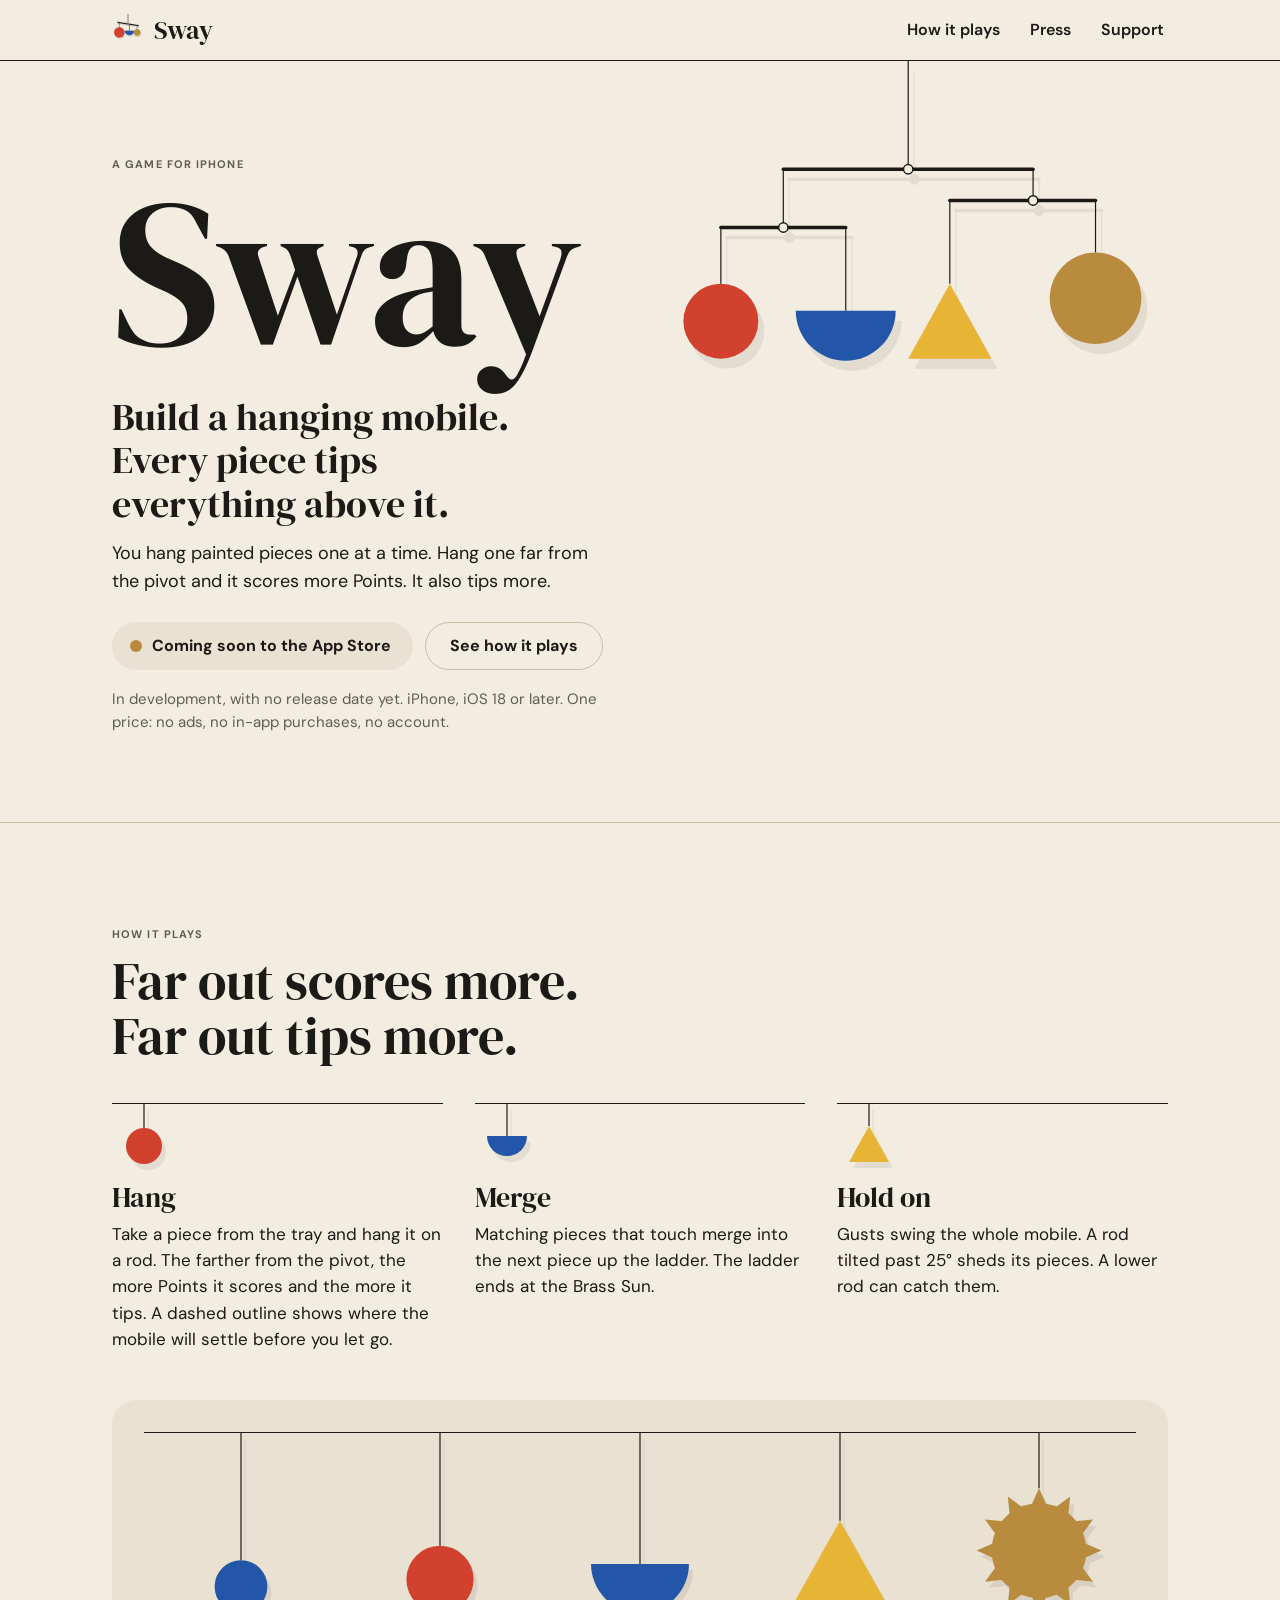
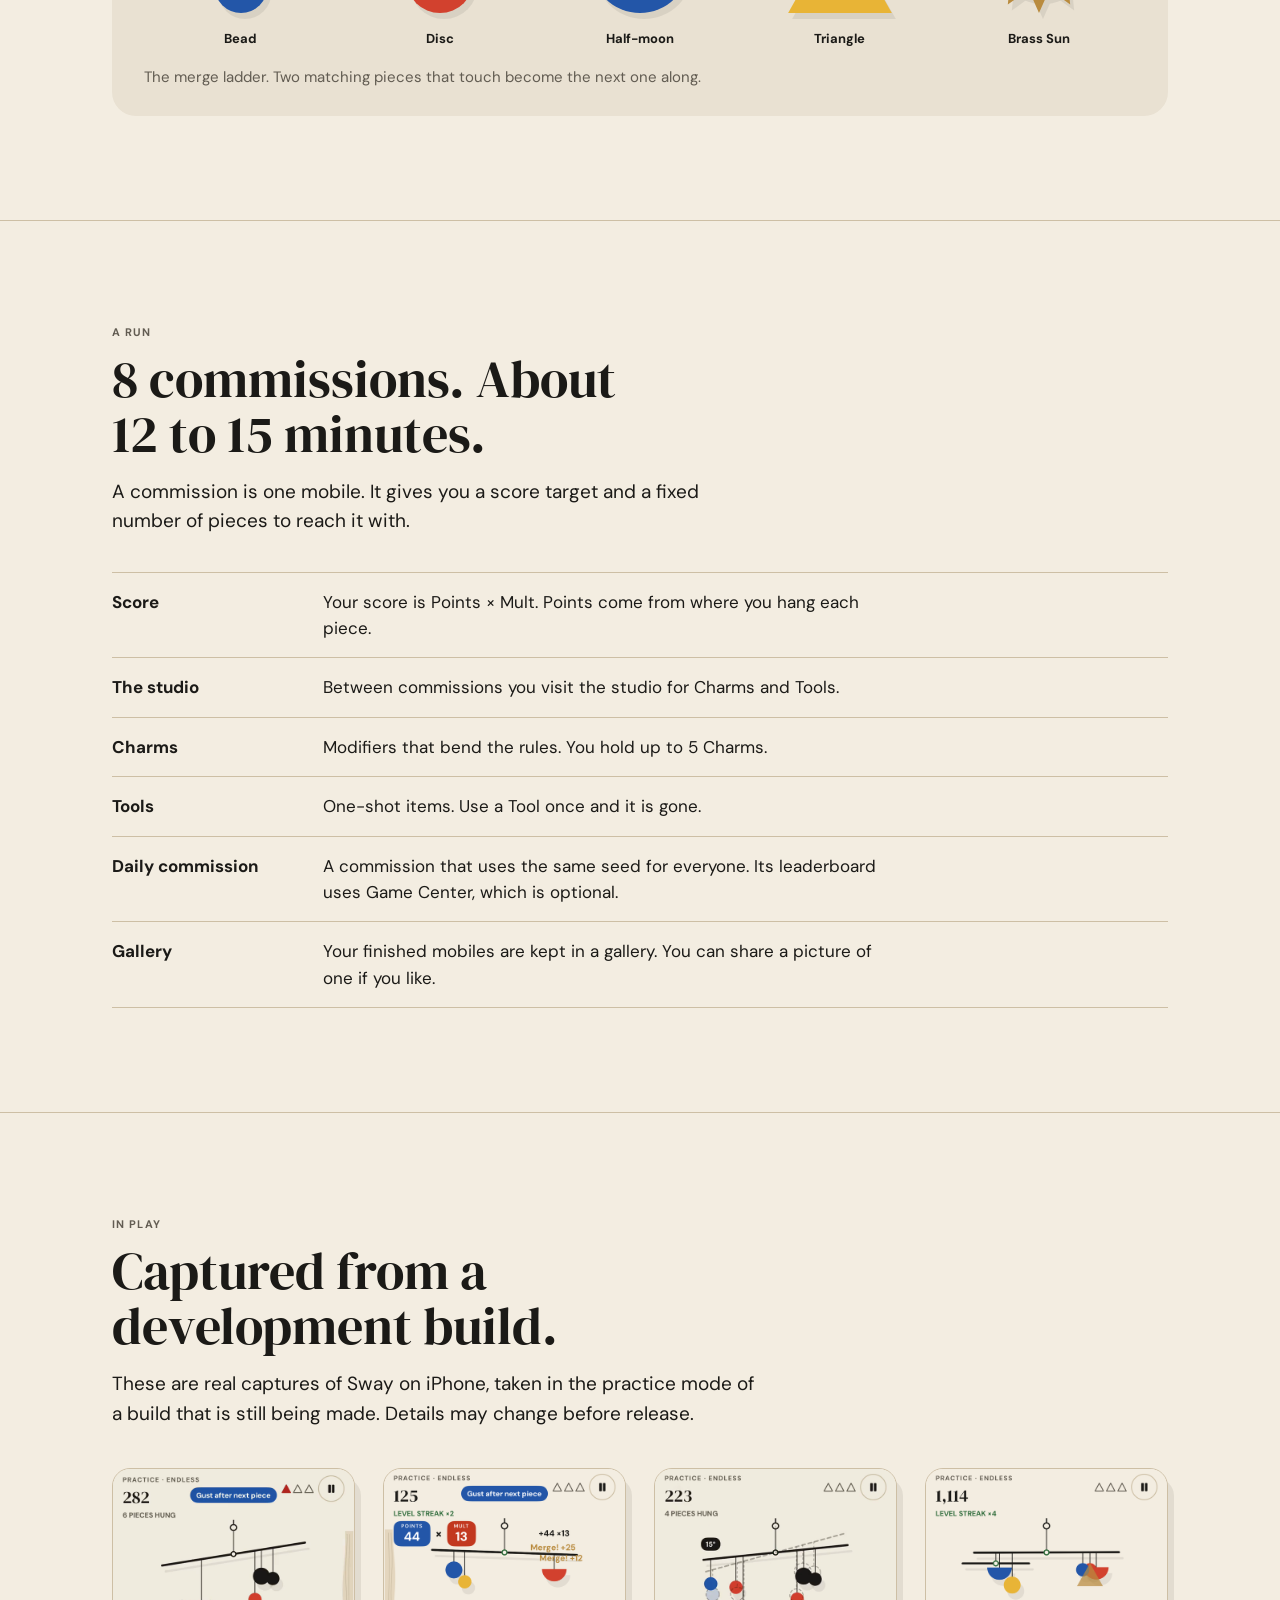
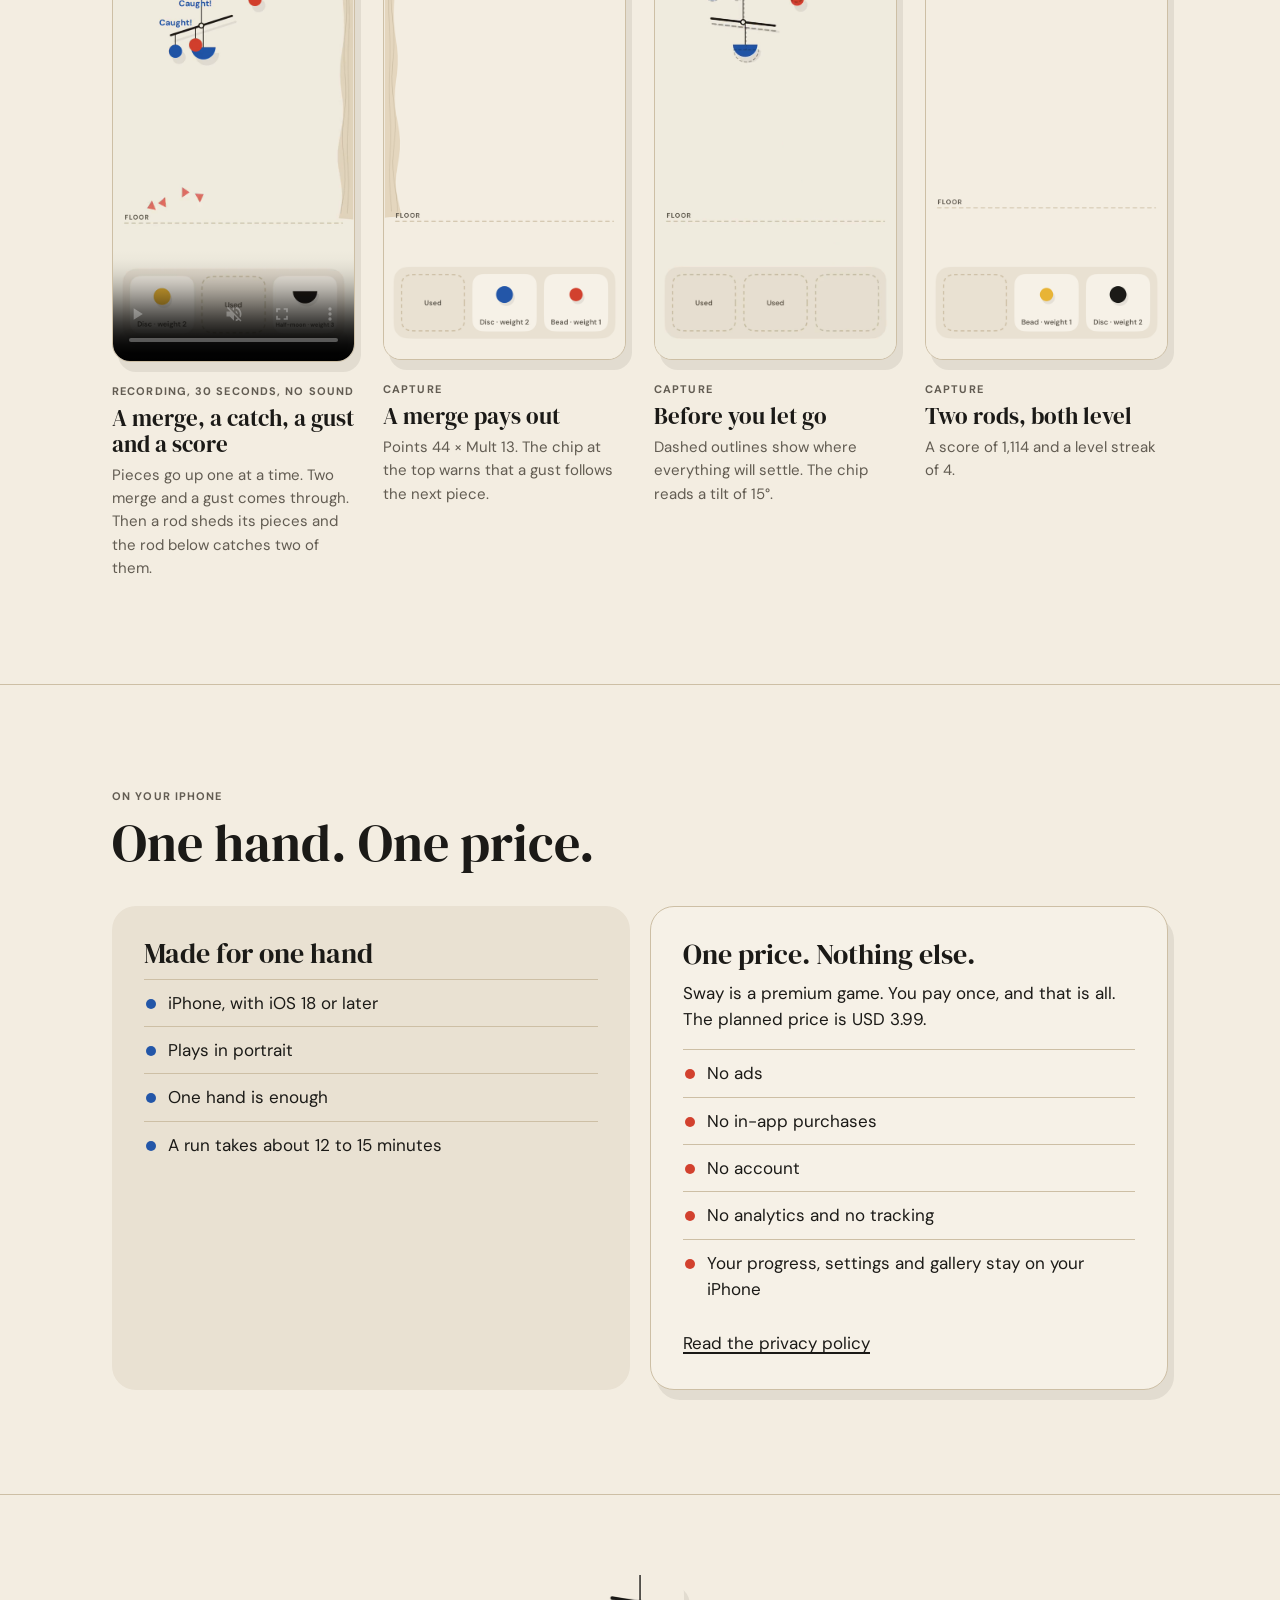
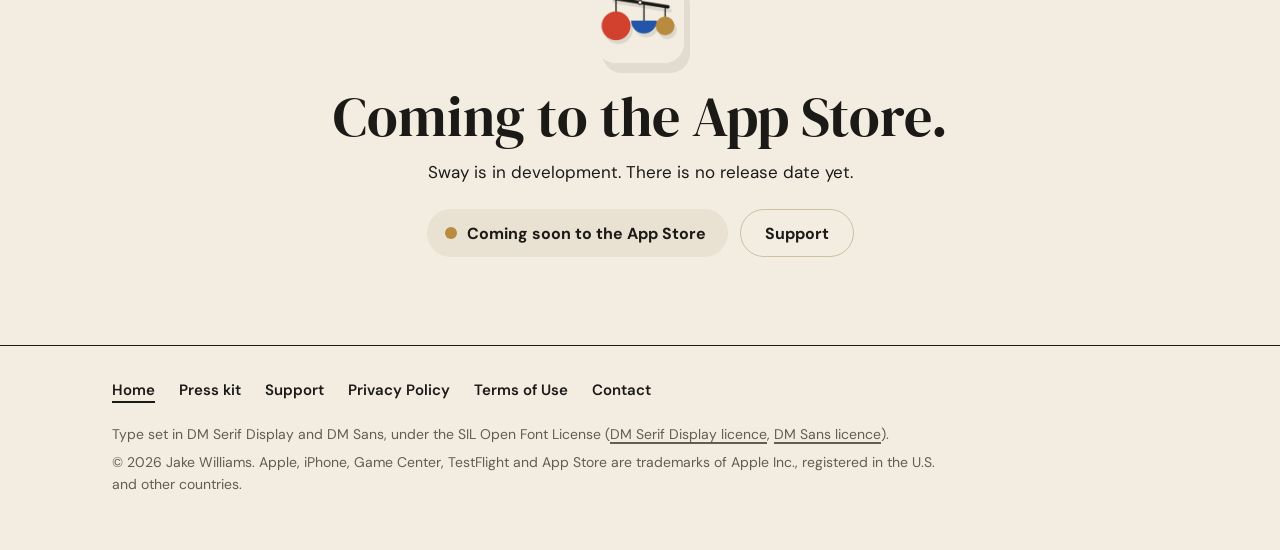
==== index.html @ 60b5a984 "Sway site: home, support, privacy, terms and press kit Plain HTML and one stylesheet in the game's p" ====
<!DOCTYPE html>
<html lang="en">
<head>
<meta charset="UTF-8">
<meta name="viewport" content="width=device-width, initial-scale=1">
<title>Sway: build a hanging mobile. A game for iPhone.</title>
<meta name="description" content="Sway is a game for iPhone about building a hanging mobile, one painted piece at a time. Every piece tips everything above it. In development. One price, no ads, no in-app purchases, no account.">
<meta name="color-scheme" content="light dark">
<meta name="theme-color" content="#F3EDE1" media="(prefers-color-scheme: light)">
<meta name="theme-color" content="#1A1816" media="(prefers-color-scheme: dark)">
<!-- appmeta:start --><!-- appmeta:end -->
<link rel="canonical" href="https://jakeintech.github.io/sway-site/">
<link rel="icon" type="image/png" href="assets/img/favicon.png">
<link rel="apple-touch-icon" href="assets/img/apple-touch-icon.png">
<meta property="og:type" content="website">
<meta property="og:site_name" content="Sway">
<meta property="og:title" content="Sway: build a hanging mobile">
<meta property="og:description" content="A game for iPhone. Hang painted pieces one at a time. Every piece tips everything above it.">
<meta property="og:url" content="https://jakeintech.github.io/sway-site/">
<meta property="og:image" content="https://jakeintech.github.io/sway-site/assets/img/og.png">
<meta property="og:image:width" content="1200">
<meta property="og:image:height" content="630">
<meta property="og:image:alt" content="Sway. Build a hanging mobile. Every piece tips everything above it. A game for iPhone.">
<meta name="twitter:card" content="summary_large_image">
<meta name="twitter:title" content="Sway: build a hanging mobile">
<meta name="twitter:description" content="A game for iPhone. Hang painted pieces one at a time. Every piece tips everything above it.">
<meta name="twitter:image" content="https://jakeintech.github.io/sway-site/assets/img/og.png">
<meta name="twitter:image:alt" content="Sway. Build a hanging mobile. Every piece tips everything above it. A game for iPhone.">
<link rel="preload" href="assets/fonts/DMSerifDisplay-Regular.ttf" as="font" type="font/ttf" crossorigin>
<link rel="preload" href="assets/fonts/DMSans-Regular.ttf" as="font" type="font/ttf" crossorigin>
<link rel="stylesheet" href="assets/site.css">
<!-- ld:start -->
<script type="application/ld+json">
{
  "@context": "https://schema.org",
  "@type": "VideoGame",
  "name": "Sway",
  "description": "Sway is a game for iPhone about building a hanging mobile, one painted piece at a time. Every piece tips everything above it.",
  "genre": [
    "Puzzle"
  ],
  "gamePlatform": [
    "iPhone"
  ],
  "operatingSystem": "iOS 18 or later",
  "applicationCategory": "GameApplication",
  "playMode": [
    "SinglePlayer"
  ],
  "url": "https://jakeintech.github.io/sway-site/",
  "image": "https://jakeintech.github.io/sway-site/assets/img/icon-512.png",
  "author": {
    "@type": "Person",
    "name": "Jake Williams"
  }
}
</script>
<!-- ld:end -->
</head>
<body>
<a class="skip" href="#main">Skip to content</a>
<header class="site-head">
  <div class="wrap">
    <a class="brand" href="./" aria-label="Sway home">
      <picture><source srcset="assets/img/icon-192-dark.png" media="(prefers-color-scheme: dark)"><img src="assets/img/icon-192.png" alt="" width="32" height="32"></picture>
      Sway
    </a>
    <nav class="site-nav" aria-label="Site">
      <a href="#how">How it plays</a>
      <a href="press.html">Press</a>
      <a href="support.html">Support</a>
    </nav>
  </div>
</header>

<main id="main">

<section class="hero" aria-labelledby="hero-title">
  <div class="wrap hero-grid">
    <div class="hero-text">
      <p class="eyebrow">A game for iPhone</p>
      <h1 id="hero-title">Sway</h1>
      <p class="tagline">Build a hanging mobile. Every piece tips everything above it.</p>
      <p class="lede">You hang painted pieces one at a time. Hang one far from the pivot and it scores more Points. It also tips more.</p>
      <div class="cta">
        <!-- store-cta:start --><span class="soon">Coming soon to the App Store</span><!-- store-cta:end -->
        <a class="btn ghost" href="#how">See how it plays</a>
      </div>
      <p class="fine"><!-- store-note:start -->In development, with no release date yet. <!-- store-note:end -->iPhone, iOS 18 or later. One price: no ads, no <span class="nb">in-app</span> purchases, no account.</p>
    </div>
    <figure class="hero-art">
      <svg class="mobile" viewBox="470 -64 500 314" width="500" height="314" role="img" aria-labelledby="mobile-title">
        <title id="mobile-title">A hanging mobile, swaying gently: three black rods on fine strings carry a red disc, a blue half-moon, a yellow triangle and a brass disc.</title>
        <line class="string" x1="720" y1="-64" x2="720" y2="40"/>
        <g transform="translate(720 40)"><g class="turn a">
          <line class="rod" x1="-120" y1="0" x2="120" y2="0"/>
          <g transform="translate(-120 0)"><g class="turn a-back">
            <line class="string" x1="0" y1="0" x2="0" y2="56"/>
            <g transform="translate(0 56)"><g class="turn b">
              <line class="rod" x1="-60" y1="0" x2="60" y2="0"/>
              <g transform="translate(-60 0)"><g class="turn b-back">
                <line class="string" x1="0" y1="0" x2="0" y2="54"/>
                <circle class="fill-red" cx="0" cy="90" r="36"/>
              </g></g>
              <g transform="translate(60 0)"><g class="turn b-back">
                <line class="string" x1="0" y1="0" x2="0" y2="80"/>
                <path class="fill-blue" d="M-48 80 A48 48 0 0 0 48 80 Z"/>
              </g></g>
              <circle class="pivot" cx="0" cy="0" r="4.5"/>
            </g></g>
          </g></g>
          <g transform="translate(120 0)"><g class="turn a-back">
            <line class="string" x1="0" y1="0" x2="0" y2="30"/>
            <g transform="translate(0 30)"><g class="turn c">
              <line class="rod" x1="-80" y1="0" x2="60" y2="0"/>
              <g transform="translate(-80 0)"><g class="turn c-back">
                <line class="string" x1="0" y1="0" x2="0" y2="80"/>
                <path class="fill-yellow" d="M0 80 L40 152 L-40 152 Z"/>
              </g></g>
              <g transform="translate(60 0)"><g class="turn c-back">
                <line class="string" x1="0" y1="0" x2="0" y2="50"/>
                <circle class="fill-brass" cx="0" cy="94" r="44"/>
              </g></g>
              <circle class="pivot" cx="0" cy="0" r="4.5"/>
            </g></g>
          </g></g>
          <circle class="pivot" cx="0" cy="0" r="4.5"/>
        </g></g>
      </svg>
    </figure>
  </div>
</section>

<section class="section" id="how" aria-labelledby="how-title">
  <div class="wrap">
    <p class="eyebrow">How it plays</p>
    <h2 id="how-title">Far out scores more. Far out tips more.</h2>
    <ul class="moves">
      <li>
        <svg class="hung" viewBox="0 0 48 64" width="48" height="64" aria-hidden="true" focusable="false"><line class="string" x1="24" y1="0" x2="24" y2="24"/><circle class="fill-red" cx="24" cy="42" r="18"/></svg>
        <h3>Hang</h3>
        <p>Take a piece from the tray and hang it on a rod. The farther from the pivot, the more Points it scores and the more it tips. A dashed outline shows where the mobile will settle before you let go.</p>
      </li>
      <li>
        <svg class="hung" viewBox="0 0 48 64" width="48" height="64" aria-hidden="true" focusable="false"><line class="string" x1="24" y1="0" x2="24" y2="32"/><path class="fill-blue" d="M4 32 H44 A20 20 0 0 1 4 32 Z"/></svg>
        <h3>Merge</h3>
        <p>Matching pieces that touch merge into the next piece up the ladder. The ladder ends at the Brass Sun.</p>
      </li>
      <li>
        <svg class="hung" viewBox="0 0 48 64" width="48" height="64" aria-hidden="true" focusable="false"><line class="string" x1="24" y1="0" x2="24" y2="22"/><path class="fill-yellow" d="M24 22 L44 58 L4 58 Z"/></svg>
        <h3>Hold on</h3>
        <p>Gusts swing the whole mobile. A rod tilted past 25° sheds its pieces. A lower rod can catch them.</p>
      </li>
    </ul>
    <figure class="ladder" aria-labelledby="ladder-caption">
      <ol>
        <li>
          <svg viewBox="0 0 110 156" width="110" height="156" class="hung" aria-hidden="true" focusable="false"><line class="string" x1="55" y1="0" x2="55" y2="106"/><circle class="fill-blue" cx="55" cy="128" r="22"/></svg>
          Bead
        </li>
        <li>
          <svg viewBox="0 0 110 156" width="110" height="156" class="hung" aria-hidden="true" focusable="false"><line class="string" x1="55" y1="0" x2="55" y2="94"/><circle class="fill-red" cx="55" cy="122" r="28"/></svg>
          Disc
        </li>
        <li>
          <svg viewBox="0 0 110 156" width="110" height="156" class="hung" aria-hidden="true" focusable="false"><line class="string" x1="55" y1="0" x2="55" y2="109.2"/><path class="fill-blue" d="M14.2 109.2 H95.8 A40.8 40.8 0 0 1 14.2 109.2 Z"/></svg>
          Half-moon
        </li>
        <li>
          <svg viewBox="0 0 110 156" width="110" height="156" class="hung" aria-hidden="true" focusable="false"><line class="string" x1="55" y1="0" x2="55" y2="73.2"/><path class="fill-yellow" d="M55 73.2 L98.2 150 L11.8 150 Z"/></svg>
          Triangle
        </li>
        <li>
          <svg viewBox="0 0 110 156" width="110" height="156" class="hung" aria-hidden="true" focusable="false"><line class="string" x1="55" y1="0" x2="55" y2="46"/><path class="fill-brass" d="M55.0 46.0 L61.2 60.0 L48.8 60.0Z M81.0 53.0 L79.4 68.2 L68.6 62.0Z M100.0 72.0 L91.0 84.4 L84.8 73.6Z M107.0 98.0 L93.0 104.2 L93.0 91.8Z M100.0 124.0 L84.8 122.4 L91.0 111.6Z M81.0 143.0 L68.6 134.0 L79.4 127.8Z M55.0 150.0 L48.8 136.0 L61.2 136.0Z M29.0 143.0 L30.6 127.8 L41.4 134.0Z M10.0 124.0 L19.0 111.6 L25.2 122.4Z M3.0 98.0 L17.0 91.8 L17.0 104.2Z M10.0 72.0 L25.2 73.6 L19.0 84.4Z M29.0 53.0 L41.4 62.0 L30.6 68.2Z"/><circle class="fill-brass" cx="55" cy="98" r="39.5"/></svg>
          Brass Sun
        </li>
      </ol>
      <figcaption id="ladder-caption">The merge ladder. Two matching pieces that touch become the next one along.</figcaption>
    </figure>
  </div>
</section>

<section class="section" id="run" aria-labelledby="run-title">
  <div class="wrap">
    <p class="eyebrow">A run</p>
    <h2 id="run-title">8 commissions. About 12 to 15 minutes.</h2>
    <p class="intro">A commission is one mobile. It gives you a score target and a fixed number of pieces to reach it with.</p>
    <dl class="catalogue">
      <div><dt>Score</dt><dd>Your score is Points × Mult. Points come from where you hang each piece.</dd></div>
      <div><dt>The studio</dt><dd>Between commissions you visit the studio for Charms and Tools.</dd></div>
      <div><dt>Charms</dt><dd>Modifiers that bend the rules. You hold up to 5 Charms.</dd></div>
      <div><dt>Tools</dt><dd>One-shot items. Use a Tool once and it is gone.</dd></div>
      <div><dt>Daily commission</dt><dd>A commission that uses the same seed for everyone. Its leaderboard uses Game Center, which is optional.</dd></div>
      <div><dt>Gallery</dt><dd>Your finished mobiles are kept in a gallery. You can share a picture of one if you like.</dd></div>
    </dl>
  </div>
</section>

<section class="section" id="play" aria-labelledby="play-title">
  <div class="wrap">
    <p class="eyebrow">In play</p>
    <h2 id="play-title">Captured from a development build.</h2>
    <p class="intro">These are real captures of Sway on iPhone, taken in the practice mode of a build that is still being made. Details may change before release.</p>
    <ul class="wall">
      <li><figure>
        <video controls muted playsinline preload="metadata" width="604" height="1314" poster="assets/video/sway-play-30s-poster.png" aria-label="A 30 second recording of Sway in play, without sound">
          <source src="assets/video/sway-play-30s.mp4" type="video/mp4">
          <a href="assets/video/sway-play-30s.mp4">Watch the 30 second recording (MP4)</a>
        </video>
        <figcaption class="placard"><p class="eyebrow">Recording, 30 seconds, no sound</p><b>A merge, a catch, a gust and a score</b><span>Pieces go up one at a time. Two merge and a gust comes through. Then a rod sheds its pieces and the rod below catches two of them.</span></figcaption>
      </figure></li>
      <li><figure>
        <img src="assets/img/shots/01-merge.png" width="600" height="1221" loading="lazy" alt="Sway in play. A single black rod hangs level with a blue disc and a yellow bead on the left and a red half-moon on the right. Brass labels read Merge! +25 and Merge! +12. A blue Points plate shows 44 and a red Mult plate shows 13. A chip at the top reads Gust after next piece. The tray below holds a blue disc of weight 2 and a red bead of weight 1.">
        <figcaption class="placard"><p class="eyebrow">Capture</p><b>A merge pays out</b><span>Points 44 × Mult 13. The chip at the top warns that a gust follows the next piece.</span></figcaption>
      </figure></li>
      <li><figure>
        <img src="assets/img/shots/02-ghost.png" width="600" height="1221" loading="lazy" alt="Sway in play, with a piece held over the mobile. Dashed outlines show where each rod and piece will come to rest, and a black chip beside the top rod reads 15°. The score is 223 with 4 pieces hung.">
        <figcaption class="placard"><p class="eyebrow">Capture</p><b>Before you let go</b><span>Dashed outlines show where everything will settle. The chip reads a tilt of 15°.</span></figcaption>
      </figure></li>
      <li><figure>
        <img src="assets/img/shots/03-level.png" width="600" height="1221" loading="lazy" alt="Sway in play. Two black rods hang level, carrying a blue half-moon, a yellow disc, a blue disc, a red half-moon and a brass triangle. The score is 1,114 and a green line reads Level streak ×4. The tray below holds a yellow bead of weight 1 and a black disc of weight 2.">
        <figcaption class="placard"><p class="eyebrow">Capture</p><b>Two rods, both level</b><span>A score of 1,114 and a level streak of 4.</span></figcaption>
      </figure></li>
    </ul>
  </div>
</section>

<section class="section" id="price" aria-labelledby="price-title">
  <div class="wrap">
    <p class="eyebrow">On your iPhone</p>
    <h2 id="price-title">One hand. One price.</h2>
    <div class="split">
      <div class="panel">
        <h3>Made for one hand</h3>
        <ul>
          <li>iPhone, with iOS 18 or later</li>
          <li>Plays in portrait</li>
          <li>One hand is enough</li>
          <li>A run takes about 12 to 15 minutes</li>
        </ul>
      </div>
      <div class="panel price">
        <h3>One price. Nothing else.</h3>
        <p>Sway is a premium game. You pay once, and that is all. The planned price is USD 3.99.</p>
        <ul>
          <li>No ads</li>
          <li>No in-app purchases</li>
          <li>No account</li>
          <li>No analytics and no tracking</li>
          <li>Your progress, settings and gallery stay on your iPhone</li>
        </ul>
        <p><a href="privacy-policy.html">Read the privacy policy</a></p>
      </div>
    </div>
  </div>
</section>

<section class="closing" aria-labelledby="closing-title">
  <div class="wrap">
    <picture><source srcset="assets/img/icon-192-dark.png" media="(prefers-color-scheme: dark)"><img src="assets/img/icon-192.png" alt="" width="88" height="88"></picture>
    <!-- store-closing:start --><h2 id="closing-title">Coming to the App Store.</h2>
    <p>Sway is in development. There is no release date yet.</p><!-- store-closing:end -->
    <div class="cta">
      <!-- store-cta:start --><span class="soon">Coming soon to the App Store</span><!-- store-cta:end -->
      <a class="btn ghost" href="support.html">Support</a>
    </div>
  </div>
</section>

</main>

<footer class="site-foot">
  <div class="wrap">
    <nav aria-label="Footer">
      <a href="./" aria-current="page">Home</a>
      <a href="press.html">Press kit</a>
      <a href="support.html">Support</a>
      <a href="privacy-policy.html">Privacy Policy</a>
      <a href="terms-of-service.html">Terms of Use</a>
      <a href="mailto:info@jakeawilliams.com">Contact</a>
    </nav>
    <p>Type set in DM Serif Display and DM Sans, under the SIL Open Font License (<a href="assets/fonts/OFL-DMSerifDisplay.txt">DM Serif Display licence</a>, <a href="assets/fonts/OFL-DMSans.txt">DM Sans licence</a>).</p>
    <p>&copy; 2026 Jake Williams. Apple, iPhone, Game Center, TestFlight and App Store are trademarks of Apple Inc., registered in the U.S. and other countries.</p>
  </div>
</footer>
</body>
</html>
---- assets/site.css ----
/* Sway site. The look is the Sway Design System, the same tokens as the game's Theme.swift:
   warm paper, fine black wire, flat painted shapes. No gradients, no blur, no gloss. The only
   shadow is a flat offset copy (6px 10px 0). Radius 10 / 18 / 24 / pill.
   Type: DM Serif Display (the name and big headings) and DM Sans 400/600/700 (everything else),
   SIL Open Font License, self-hosted in fonts/. No third-party requests of any kind.
   Text is ink or muted only; the piece colours are fills. Contrast on paper: ink 14.9:1,
   muted 5.7:1 (5.1:1 on paper-2). Night gallery: ink 15.2:1, muted 8.2:1 (6.4:1 on card). */
@font-face { font-family: "DM Sans"; src: url("fonts/DMSans-Regular.ttf") format("truetype"); font-weight: 400; font-style: normal; font-display: swap; }
@font-face { font-family: "DM Sans"; src: url("fonts/DMSans-SemiBold.ttf") format("truetype"); font-weight: 600; font-style: normal; font-display: swap; }
@font-face { font-family: "DM Sans"; src: url("fonts/DMSans-Bold.ttf") format("truetype"); font-weight: 700; font-style: normal; font-display: swap; }
@font-face { font-family: "DM Serif Display"; src: url("fonts/DMSerifDisplay-Regular.ttf") format("truetype"); font-weight: 400; font-style: normal; font-display: swap; }

:root {
  /* Paper theme */
  --paper: #F3EDE1;
  --paper-2: #E9E1D2;
  --card: #F6F1E7;
  --ink: #1B1A17;
  --muted: #625C52;
  --hairline: #CDBFA5;
  --red: #D2412E;
  --blue: #2356A8;
  --yellow: #E8B436;      /* fill only, never text */
  --brass: #B98B3E;
  --level: #2E6B3A;
  --danger: #B3261E;
  --cast: rgb(27 26 23 / 0.08);   /* the flat cast shadow: ink at 8% */
  --shadow: 6px 10px 0 var(--cast);

  --serif: "DM Serif Display", Georgia, "Times New Roman", serif;
  --sans: "DM Sans", -apple-system, BlinkMacSystemFont, "Helvetica Neue", Arial, sans-serif;
  --r-sm: 10px;
  --r-md: 18px;
  --r-lg: 24px;
  --pill: 999px;
  --wire: 1.2px;
  --gutter: 16px;
  --wide: 1120px;
  --text: 680px;
  color-scheme: light dark;
}
@media (prefers-color-scheme: dark) {
  :root {
    /* Night gallery */
    --paper: #1A1816;
    --paper-2: #262320;
    --card: #302C28;
    --ink: #F3EDE1;
    --muted: #B8AFA1;
    --hairline: #4A443D;
    --red: #E2553F;
    --blue: #4C7FD1;
    --yellow: #F0C24E;
    --brass: #D2A65A;
    --level: #5FB173;
    --danger: #E5584F;
    --cast: rgb(0 0 0 / 0.43);    /* deeper at night, as on the app icon */
  }
}

* { box-sizing: border-box; }
html { -webkit-text-size-adjust: 100%; background: var(--paper); }
body {
  margin: 0;
  background: var(--paper);
  color: var(--ink);
  font-family: var(--sans);
  font-size: 17px;
  line-height: 1.55;
  -webkit-font-smoothing: antialiased;
  overflow-wrap: break-word;
}
img, svg, video { max-width: 100%; height: auto; display: block; }
a { color: var(--ink); text-decoration-thickness: 1.5px; text-underline-offset: 3px; }
a:hover { text-decoration-thickness: 2.5px; }
:focus-visible { outline: 3px solid var(--blue); outline-offset: 3px; }
h1, h2, h3 { font-family: var(--serif); font-weight: 400; line-height: 1.08; text-wrap: balance; margin: 0; }
p { margin: 0 0 1em; text-wrap: pretty; }
strong, b { font-weight: 700; }
.wrap { max-width: var(--wide); margin: 0 auto; padding: 0 var(--gutter); }
.nb { white-space: nowrap; }
.skip { position: absolute; left: -999px; top: 10px; z-index: 10; display: inline-flex; align-items: center; min-height: 44px; padding: 0 18px; background: var(--ink); color: var(--paper); border-radius: var(--pill); font-weight: 700; text-decoration: none; }
.skip:focus { left: var(--gutter); }

/* Eyebrow: 11px bold uppercase, 0.1em, muted. The game's HUD label. */
.eyebrow { font-family: var(--sans); font-size: 11px; line-height: 14px; font-weight: 700; letter-spacing: 0.1em; text-transform: uppercase; color: var(--muted); margin: 0 0 12px; }

/* Header. Its bottom edge is the wire the hero's mobile hangs from. */
.site-head { border-bottom: var(--wire) solid var(--ink); }
.site-head .wrap { display: flex; flex-wrap: wrap; align-items: center; justify-content: space-between; gap: 0 12px; padding-top: 8px; padding-bottom: 8px; }
.brand { display: inline-flex; align-items: center; gap: 10px; min-height: 44px; color: var(--ink); text-decoration: none; font-family: var(--serif); font-size: 26px; line-height: 1; }
.brand img { width: 32px; height: 32px; border-radius: 8px; }
.site-nav { display: flex; align-items: center; gap: 2px; margin-right: -8px; font-size: 15px; font-weight: 600; }
.site-nav a { display: inline-flex; align-items: center; min-height: 44px; padding: 0 8px; border-radius: var(--r-sm); text-decoration: none; }
.site-nav a:hover { background: var(--paper-2); }
.site-nav a[aria-current="page"] { text-decoration: underline; text-decoration-thickness: 2px; text-underline-offset: 6px; }

/* Buttons are pills, at least 44px tall. Primary: ink fill, paper text. Secondary: hairline outline. */
.btn { display: inline-flex; align-items: center; justify-content: center; min-height: 48px; padding: 0 24px; border-radius: var(--pill); background: var(--ink); color: var(--paper); font-weight: 700; font-size: 16px; line-height: 1.2; text-decoration: none; }
.btn:hover { box-shadow: var(--shadow); }
.btn.ghost { background: transparent; color: var(--ink); border: 1.5px solid var(--hairline); }
.btn.ghost:hover { border-color: var(--ink); box-shadow: none; }
/* Not a button: the store status while Sway is unreleased. */
.soon { display: inline-flex; align-items: center; gap: 10px; min-height: 48px; padding: 0 22px 0 18px; border-radius: var(--pill); background: var(--paper-2); color: var(--ink); font-weight: 700; font-size: 16px; line-height: 1.2; }
.soon::before { content: ""; flex: none; width: 12px; height: 12px; border-radius: 50%; background: var(--brass); }
.cta { display: flex; flex-wrap: wrap; align-items: center; gap: 12px; }
.fine { font-size: 15px; color: var(--muted); margin: 18px 0 0; max-width: 34em; }

/* Hero: the mobile hangs from the header's wire. */
.hero { padding: 0 0 56px; }
.hero-grid { display: grid; gap: 8px; }
.hero-art { order: -1; margin: 0; }
.mobile { width: 100%; max-width: 540px; margin: 0 auto; overflow: visible; filter: drop-shadow(6px 10px 0 var(--cast)); }
.mobile .rod, .mobile .string, .mobile .pivot, .hung .string { vector-effect: non-scaling-stroke; fill: none; stroke: var(--ink); }
.mobile .rod { stroke-width: 3.5px; stroke-linecap: round; }
.mobile .string, .hung .string { stroke-width: 1.2px; }
.mobile .pivot { stroke-width: 1.5px; fill: var(--paper); }
.fill-red { fill: var(--red); }
.fill-blue { fill: var(--blue); }
.fill-yellow { fill: var(--yellow); }
.fill-brass { fill: var(--brass); }
.hero h1 { font-size: clamp(104px, 30vw, 208px); line-height: 0.86; letter-spacing: -0.01em; }
.hero .tagline { font-family: var(--serif); font-size: clamp(27px, 3.3vw, 38px); line-height: 1.14; max-width: 15em; margin: 34px 0 14px; text-wrap: balance; }
.hero .lede { font-size: 18px; max-width: 30em; margin: 0 0 26px; }

/* Sections */
.section { padding: 72px 0; border-top: 1px solid var(--hairline); }
.section h2 { font-size: clamp(33px, 5.2vw, 52px); line-height: 1.06; max-width: 15em; }
.section .intro { max-width: 34em; margin: 16px 0 0; font-size: 19px; }

/* How it plays: three moves, each hung from one wire. */
.moves { list-style: none; margin: 40px 0 0; padding: 0; display: grid; gap: 28px; }
.moves li { border-top: var(--wire) solid var(--ink); }
.moves .hung { width: 48px; height: 64px; margin-left: 8px; overflow: visible; filter: drop-shadow(4px 6px 0 var(--cast)); }
.moves h3 { font-size: 28px; margin: 14px 0 8px; }
.moves p { margin: 0; max-width: 30em; }

/* The merge ladder: five pieces on a rail, at the game's relative sizes. */
.ladder { margin: 48px 0 0; padding: 26px 20px 22px; background: var(--paper-2); border-radius: var(--r-lg); }
.ladder ol { list-style: none; margin: 0; padding: 0; display: grid; grid-template-columns: repeat(5, minmax(0, 1fr)); gap: 6px; border-top: var(--wire) solid var(--ink); }
.ladder li { text-align: center; font-size: 12px; line-height: 16px; font-weight: 600; }
.ladder svg { width: 100%; max-width: 132px; margin: 0 auto 10px; overflow: visible; filter: drop-shadow(4px 6px 0 var(--cast)); }
.ladder figcaption { margin-top: 18px; font-size: 15px; color: var(--muted); max-width: 40em; }

/* A run: the catalogue. */
.catalogue { margin: 36px 0 0; border-bottom: 1px solid var(--hairline); }
.catalogue > div { padding: 16px 0; border-top: 1px solid var(--hairline); }
.catalogue dt { font-weight: 700; }
.catalogue dd { margin: 2px 0 0; max-width: 34em; }

/* In play: captures hung like work on a wall, each with its placard. */
.wall { list-style: none; margin: 40px 0 0; padding: 0; display: grid; gap: 32px; }
.wall figure { margin: 0; display: grid; grid-template-columns: minmax(0, 46%) minmax(0, 1fr); gap: 20px; align-items: start; }
.wall img, .wall video { width: 100%; border-radius: var(--r-md); border: 1.5px solid var(--hairline); box-shadow: var(--shadow); background: #EFE9DD; }
/* The recording keeps the status area at the top; crop it in the page so it lines up with the stills. */
.wall video { aspect-ratio: 600 / 1221; object-fit: cover; object-position: 50% 100%; }
.placard b { display: block; font-family: var(--serif); font-weight: 400; font-size: 23px; line-height: 1.12; margin: 0 0 6px; }
.placard span { display: block; font-size: 15px; color: var(--muted); }
.placard .eyebrow { margin: 4px 0 8px; }

/* Made for one hand, and one price */
.split { display: grid; gap: 20px; margin-top: 36px; }
.panel { background: var(--paper-2); border-radius: var(--r-lg); padding: 26px 24px; }
.panel h3 { font-size: 28px; margin-bottom: 10px; }
.panel ul { margin: 0; padding: 0; list-style: none; }
.panel li { position: relative; padding: 10px 0 10px 24px; border-top: 1px solid var(--hairline); }
.panel li::before { content: ""; position: absolute; left: 2px; top: 19px; width: 10px; height: 10px; border-radius: 50%; background: var(--blue); }
.panel.price { background: var(--card); border: 1.5px solid var(--hairline); box-shadow: var(--shadow); }
.panel.price li::before { background: var(--red); }
.panel.price ul { margin: 0 0 18px; }
.panel p:last-child { margin-bottom: 0; }

/* Closing */
.closing { padding: 80px 0 88px; border-top: 1px solid var(--hairline); text-align: center; }
.closing img { width: 88px; height: 88px; border-radius: 20px; margin: 0 auto 24px; box-shadow: var(--shadow); }
.closing h2 { font-size: clamp(34px, 6vw, 56px); margin-bottom: 12px; }
.closing p { max-width: 30em; margin: 0 auto 24px; }
.closing .cta { justify-content: center; }

/* Footer */
.site-foot { border-top: var(--wire) solid var(--ink); padding: 22px 0 48px; font-size: 14px; color: var(--muted); }
.site-foot nav { display: flex; flex-wrap: wrap; gap: 0 4px; margin: 0 0 12px -10px; font-size: 15px; font-weight: 600; }
.site-foot nav a { display: inline-flex; align-items: center; min-height: 44px; padding: 0 10px; border-radius: var(--r-sm); color: var(--ink); text-decoration: none; }
.site-foot nav a:hover { background: var(--paper-2); }
.site-foot nav a[aria-current="page"] { text-decoration: underline; text-decoration-thickness: 2px; text-underline-offset: 6px; }
.site-foot p { margin: 0 0 6px; max-width: 60em; }
.site-foot p a { color: var(--muted); }

/* FAQ */
.faq { max-width: var(--text); margin-top: 14px; }
.faq details { border-top: 1px solid var(--hairline); }
.faq details:last-child { border-bottom: 1px solid var(--hairline); }
.faq summary { cursor: pointer; list-style: none; position: relative; min-height: 44px; padding: 12px 44px 12px 0; font-weight: 700; font-size: 18px; }
.faq summary::-webkit-details-marker { display: none; }
.faq summary::after { content: "+"; position: absolute; right: 6px; top: 4px; font-family: var(--serif); font-size: 30px; line-height: 1.2; }
.faq details[open] summary::after { content: "\2013"; }
.faq details p { margin: 0 0 18px; max-width: 36em; }

/* Text pages: privacy, terms, support, press */
.doc { max-width: var(--text); margin: 0 auto; padding: 40px var(--gutter) 80px; }
.doc.wide { max-width: var(--wide); }
.doc h1 { font-size: clamp(44px, 8vw, 68px); line-height: 1; margin-bottom: 14px; }
.doc .updated { font-size: 11px; line-height: 14px; font-weight: 700; letter-spacing: 0.1em; text-transform: uppercase; color: var(--muted); margin-bottom: 30px; }
.doc h2 { font-size: 29px; line-height: 1.14; margin: 48px 0 12px; }
.doc h3 { font-family: var(--sans); font-weight: 700; font-size: 18px; line-height: 1.3; margin: 24px 0 8px; }
.doc ul, .doc ol { padding-left: 20px; margin: 0 0 1em; }
.doc li { margin-bottom: 6px; }
.doc .lede { font-size: 20px; max-width: 32em; }
.measure { max-width: var(--text); }
.summary { background: var(--paper-2); border-radius: var(--r-md); padding: 22px 24px; margin: 0 0 12px; }
.summary p:last-child, .summary ul:last-child { margin-bottom: 0; }
.table-wrap { overflow-x: auto; margin: 0 0 1em; border: 1px solid var(--hairline); border-radius: var(--r-md); }
table { border-collapse: collapse; width: 100%; min-width: 520px; font-size: 15px; }
th, td { text-align: left; vertical-align: top; padding: 12px 14px; border-bottom: 1px solid var(--hairline); }
tr:last-child td { border-bottom: 0; }
th { font-size: 11px; line-height: 14px; font-weight: 700; letter-spacing: 0.1em; text-transform: uppercase; color: var(--muted); background: var(--paper-2); }
td:first-child { font-weight: 600; }
@media (max-width: 559px) {
  /* stack the table on phones so no column hides behind a sideways scroll */
  .table-wrap { overflow: visible; }
  table { min-width: 0; }
  thead { position: absolute; width: 1px; height: 1px; overflow: hidden; clip-path: inset(50%); }
  table, tbody, tr, td { display: block; }
  tr { border-bottom: 1px solid var(--hairline); padding: 6px 0; }
  tr:last-child { border-bottom: 0; }
  td { border-bottom: 0; padding: 6px 16px; }
  td[data-label]::before { content: attr(data-label); display: block; font-size: 11px; line-height: 14px; font-weight: 700; letter-spacing: 0.1em; text-transform: uppercase; color: var(--muted); margin-bottom: 2px; }
  td:first-child { font-weight: 700; }
  td:first-child::before { display: none; }
}
.contact-card { background: var(--card); border: 1.5px solid var(--hairline); border-radius: var(--r-lg); box-shadow: var(--shadow); padding: 24px; margin: 0 0 28px; }
.contact-card h2 { margin-top: 0; }
.contact-card .cta { margin-top: 18px; }
.contact-card p:last-child { margin-bottom: 0; }

/* Press kit */
.facts { display: grid; grid-template-columns: 1fr; margin: 0; border: 1px solid var(--hairline); border-radius: var(--r-md); overflow: hidden; background: var(--card); }
.facts > div { padding: 14px 20px; border-top: 1px solid var(--hairline); }
.facts > div:first-child { border-top: 0; }
.facts dt { font-size: 11px; line-height: 14px; font-weight: 700; letter-spacing: 0.1em; text-transform: uppercase; color: var(--muted); }
.facts dd { margin: 4px 0 0; }
.copy { background: var(--paper-2); border-radius: var(--r-md); padding: 22px 24px; }
.copy h3:first-child { margin-top: 0; }
.copy p:last-child { margin-bottom: 0; }
.downloads { list-style: none; margin: 20px 0 0; padding: 0; display: grid; grid-template-columns: repeat(2, minmax(0, 1fr)); gap: 24px 20px; }
.doc .downloads, .doc .files { padding-left: 0; }
.doc .downloads li { margin-bottom: 0; }
.downloads img { width: 100%; border-radius: var(--r-md); border: 1.5px solid var(--hairline); box-shadow: var(--shadow); background: #EFE9DD; }
.downloads .crop-top { aspect-ratio: 600 / 1221; object-fit: cover; object-position: 50% 100%; }
.downloads .icon { width: 112px; height: 112px; border-radius: var(--r-lg); border: 0; }
.downloads b { display: block; margin-top: 16px; }
.downloads .files { list-style: none; margin: 0; display: flex; flex-wrap: wrap; gap: 0 14px; font-size: 15px; }
.downloads .files a { display: inline-flex; align-items: center; min-height: 44px; font-weight: 600; }

@media (min-width: 640px) {
  .catalogue > div { display: grid; grid-template-columns: 11em minmax(0, 1fr); gap: 24px; }
  .catalogue dd { margin: 0; }
  .ladder { padding: 32px 32px 26px; }
  .ladder li { font-size: 13px; line-height: 18px; font-weight: 700; }
  .downloads { grid-template-columns: repeat(3, minmax(0, 1fr)); }
}
@media (min-width: 720px) {
  :root { --gutter: 32px; }
  .site-nav { gap: 6px; font-size: 16px; }
  .site-nav a { padding: 0 12px; }
  .section { padding: 104px 0; }
  .moves { grid-template-columns: repeat(3, minmax(0, 1fr)); gap: 32px; }
  .split { grid-template-columns: 1fr 1fr; }
  .panel { padding: 32px; }
  .facts { grid-template-columns: 1fr 1fr; }
  .facts > div:nth-child(2) { border-top: 0; }
  .facts > div:nth-child(odd) { border-right: 1px solid var(--hairline); }
  .wall { grid-template-columns: repeat(2, minmax(0, 1fr)); gap: 40px 32px; }
}
@media (min-width: 960px) {
  .hero { padding-bottom: 88px; }
  .hero-grid { grid-template-columns: minmax(0, 1fr) minmax(0, 1.05fr); gap: 40px; align-items: end; }
  .hero-art { order: 0; align-self: start; }
  .hero-text { padding-top: 96px; }
  .hero h1 { font-size: clamp(150px, 17vw, 208px); }
  .wall { grid-template-columns: repeat(4, minmax(0, 1fr)); gap: 28px; }
  .wall figure { display: block; }
  .wall .placard { margin-top: 22px; }
  .downloads { grid-template-columns: repeat(4, minmax(0, 1fr)); }
}

/* The mobile sways. Each rod turns about its pivot; strings stay plumb because every
   hanging group turns back by the same amount. Still for anyone who asks for less motion. */
@keyframes sway-a { from { transform: rotate(-2.2deg); } to { transform: rotate(2.2deg); } }
@keyframes sway-a-back { from { transform: rotate(2.2deg); } to { transform: rotate(-2.2deg); } }
@keyframes sway-b { from { transform: rotate(3.4deg); } to { transform: rotate(-2.6deg); } }
@keyframes sway-b-back { from { transform: rotate(-3.4deg); } to { transform: rotate(2.6deg); } }
@keyframes sway-c { from { transform: rotate(-2.4deg); } to { transform: rotate(3deg); } }
@keyframes sway-c-back { from { transform: rotate(2.4deg); } to { transform: rotate(-3deg); } }
.mobile .turn { transform-origin: 0 0; }
@media (prefers-reduced-motion: no-preference) {
  html { scroll-behavior: smooth; }
  .mobile .a { animation: sway-a 7.6s ease-in-out infinite alternate; }
  .mobile .a-back { animation: sway-a-back 7.6s ease-in-out infinite alternate; }
  .mobile .b { animation: sway-b 5.8s ease-in-out infinite alternate; }
  .mobile .b-back { animation: sway-b-back 5.8s ease-in-out infinite alternate; }
  .mobile .c { animation: sway-c 6.6s ease-in-out infinite alternate; }
  .mobile .c-back { animation: sway-c-back 6.6s ease-in-out infinite alternate; }
}
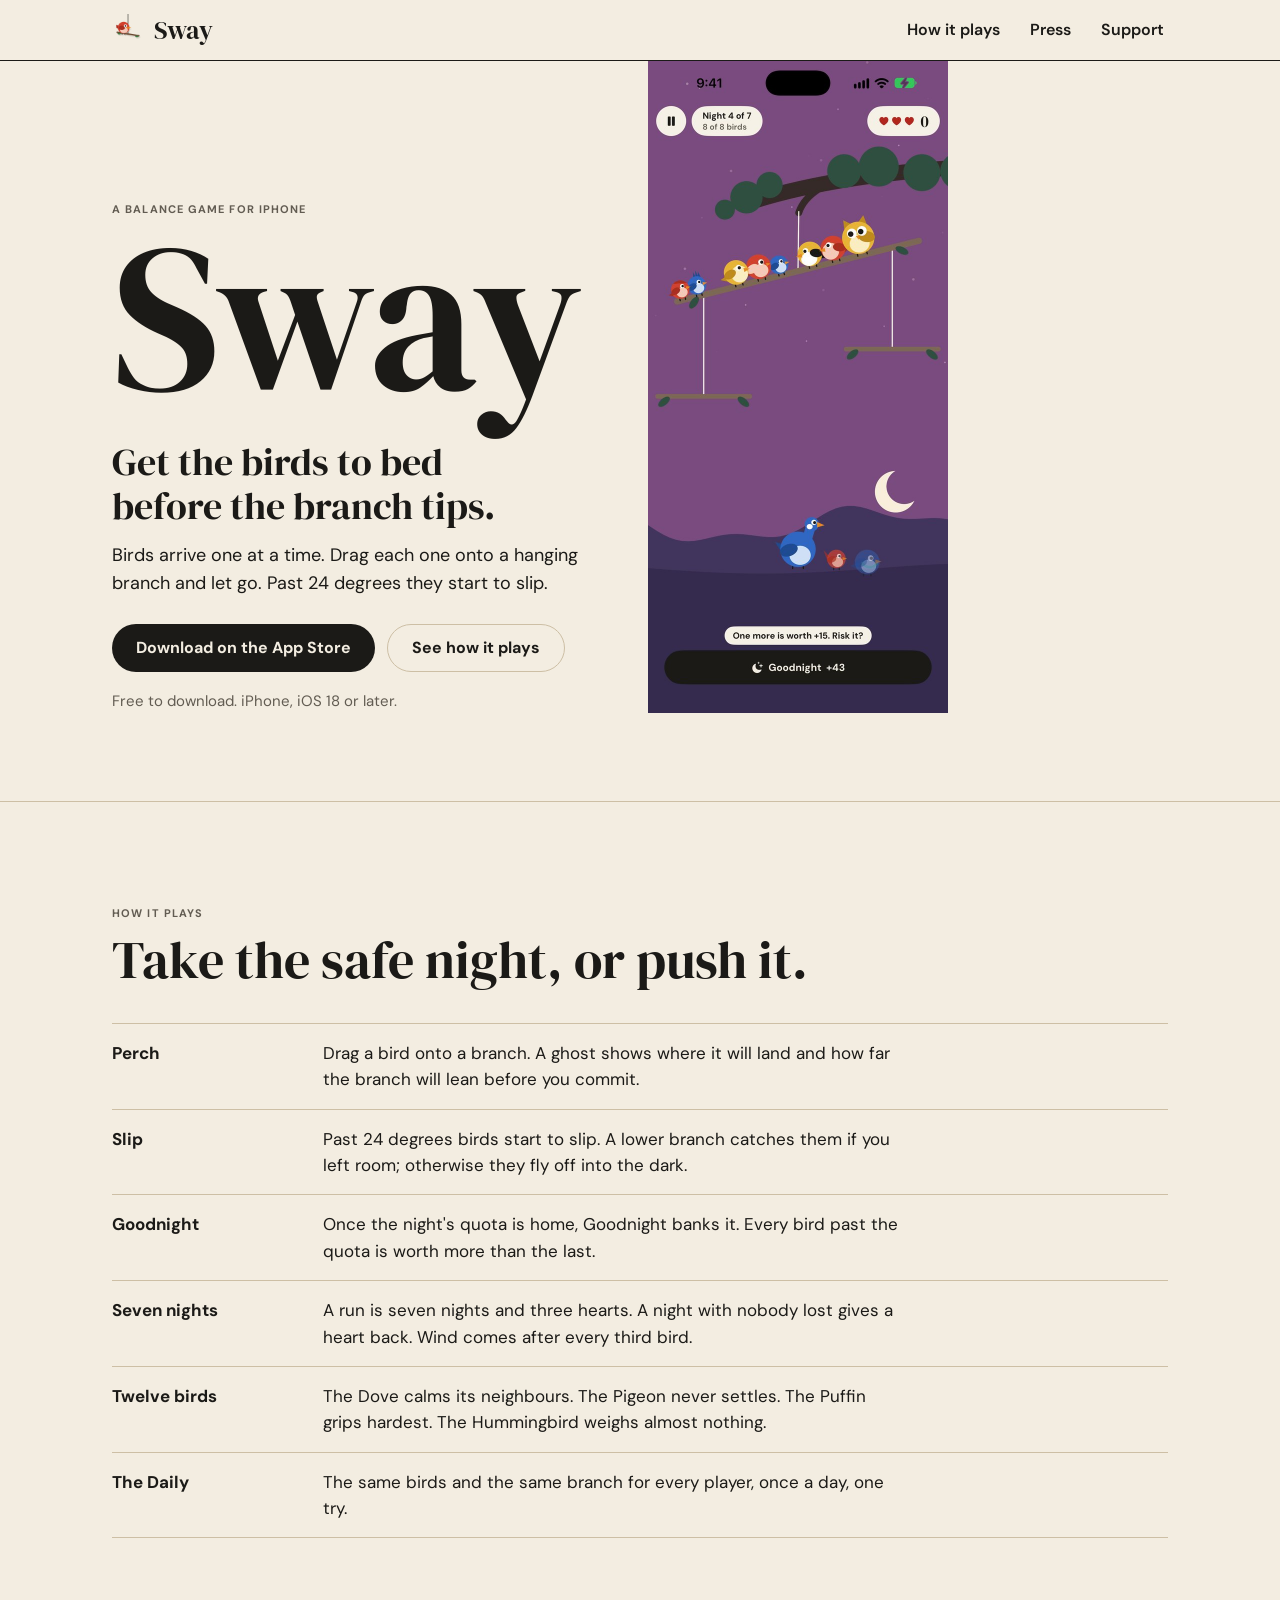
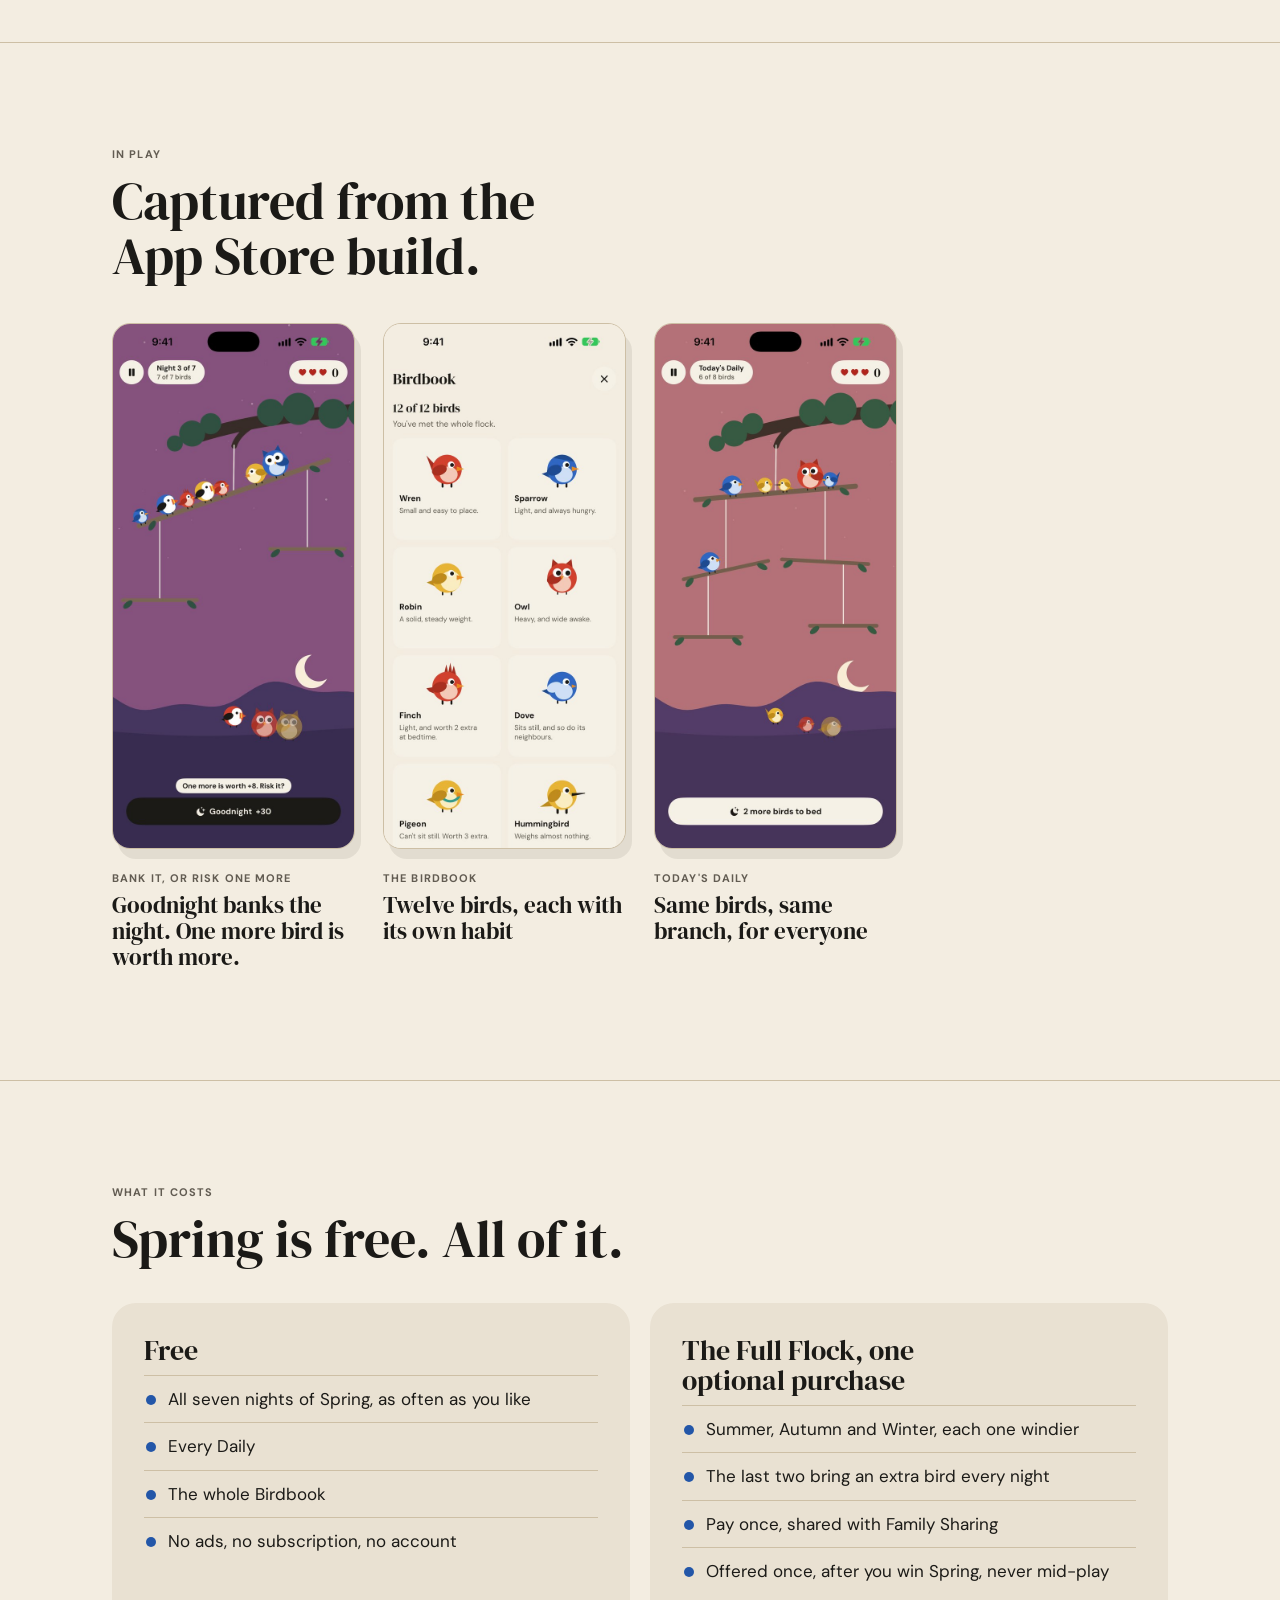
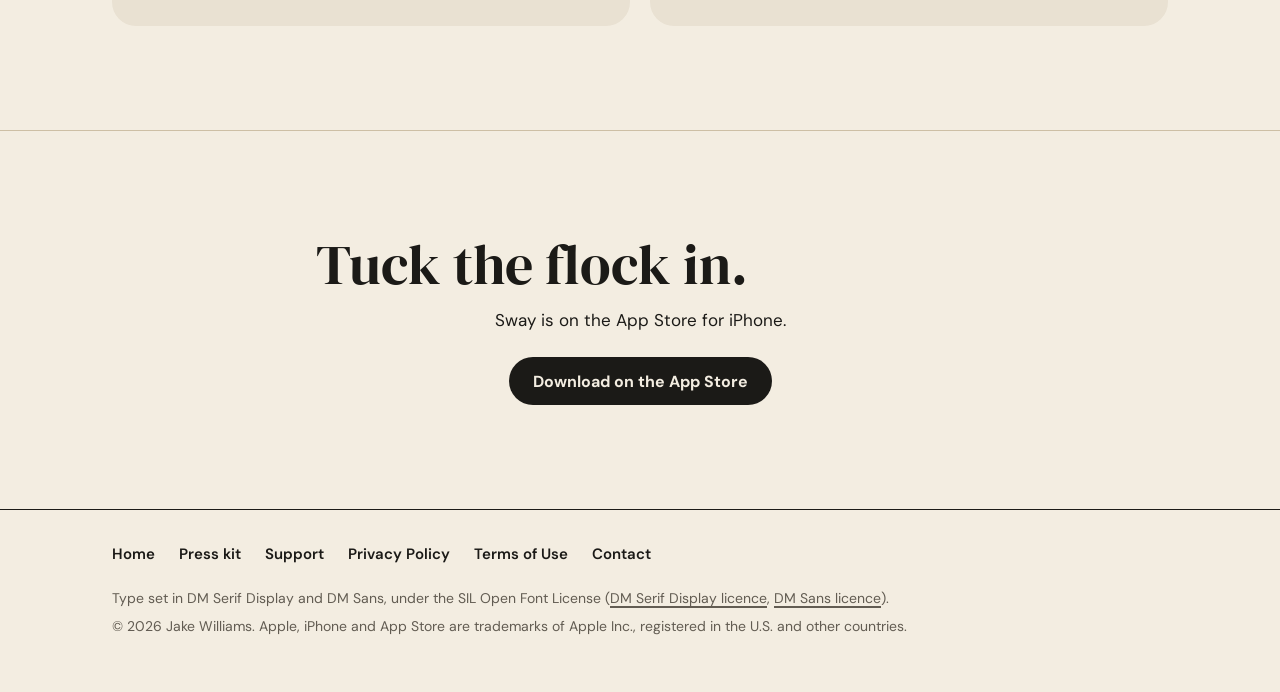
==== commit 16aa84e4: "Rewrite the site for the bird game that shipped: live App Store link, free Spring and The Full Flock" ====
--- a/index.html
+++ b/index.html
@@ -3,59 +3,29 @@
 <head>
 <meta charset="UTF-8">
 <meta name="viewport" content="width=device-width, initial-scale=1">
-<title>Sway: build a hanging mobile. A game for iPhone.</title>
-<meta name="description" content="Sway is a game for iPhone about building a hanging mobile, one painted piece at a time. Every piece tips everything above it. In development. One price, no ads, no in-app purchases, no account.">
+<title>Sway: Bird Puzzle. A balance game for iPhone.</title>
+<meta name="description" content="Sway is a balance game for iPhone: perch the birds on a hanging branch and get them to bed before it tips. All of Spring is free. No ads, no subscription.">
 <meta name="color-scheme" content="light dark">
 <meta name="theme-color" content="#F3EDE1" media="(prefers-color-scheme: light)">
 <meta name="theme-color" content="#1A1816" media="(prefers-color-scheme: dark)">
-<!-- appmeta:start --><!-- appmeta:end -->
+<meta name="apple-itunes-app" content="app-id=6837027785">
 <link rel="canonical" href="https://jakeintech.github.io/sway-site/">
 <link rel="icon" type="image/png" href="assets/img/favicon.png">
 <link rel="apple-touch-icon" href="assets/img/apple-touch-icon.png">
 <meta property="og:type" content="website">
 <meta property="og:site_name" content="Sway">
-<meta property="og:title" content="Sway: build a hanging mobile">
-<meta property="og:description" content="A game for iPhone. Hang painted pieces one at a time. Every piece tips everything above it.">
+<meta property="og:title" content="Sway: Bird Puzzle. A balance game for iPhone.">
+<meta property="og:description" content="Sway is a balance game for iPhone: perch the birds on a hanging branch and get them to bed before it tips. All of Spring is free. No ads, no subscription.">
 <meta property="og:url" content="https://jakeintech.github.io/sway-site/">
 <meta property="og:image" content="https://jakeintech.github.io/sway-site/assets/img/og.png">
 <meta property="og:image:width" content="1200">
 <meta property="og:image:height" content="630">
-<meta property="og:image:alt" content="Sway. Build a hanging mobile. Every piece tips everything above it. A game for iPhone.">
+<meta property="og:image:alt" content="Sway. Get the birds to bed before the branch tips. A balance game for iPhone.">
 <meta name="twitter:card" content="summary_large_image">
-<meta name="twitter:title" content="Sway: build a hanging mobile">
-<meta name="twitter:description" content="A game for iPhone. Hang painted pieces one at a time. Every piece tips everything above it.">
 <meta name="twitter:image" content="https://jakeintech.github.io/sway-site/assets/img/og.png">
-<meta name="twitter:image:alt" content="Sway. Build a hanging mobile. Every piece tips everything above it. A game for iPhone.">
 <link rel="preload" href="assets/fonts/DMSerifDisplay-Regular.ttf" as="font" type="font/ttf" crossorigin>
 <link rel="preload" href="assets/fonts/DMSans-Regular.ttf" as="font" type="font/ttf" crossorigin>
 <link rel="stylesheet" href="assets/site.css">
-<!-- ld:start -->
-<script type="application/ld+json">
-{
-  "@context": "https://schema.org",
-  "@type": "VideoGame",
-  "name": "Sway",
-  "description": "Sway is a game for iPhone about building a hanging mobile, one painted piece at a time. Every piece tips everything above it.",
-  "genre": [
-    "Puzzle"
-  ],
-  "gamePlatform": [
-    "iPhone"
-  ],
-  "operatingSystem": "iOS 18 or later",
-  "applicationCategory": "GameApplication",
-  "playMode": [
-    "SinglePlayer"
-  ],
-  "url": "https://jakeintech.github.io/sway-site/",
-  "image": "https://jakeintech.github.io/sway-site/assets/img/icon-512.png",
-  "author": {
-    "@type": "Person",
-    "name": "Jake Williams"
-  }
-}
-</script>
-<!-- ld:end -->
 </head>
 <body>
 <a class="skip" href="#main">Skip to content</a>
@@ -66,213 +36,93 @@
       Sway
     </a>
     <nav class="site-nav" aria-label="Site">
-      <a href="#how">How it plays</a>
+      <a href="./#how">How it plays</a>
       <a href="press.html">Press</a>
       <a href="support.html">Support</a>
     </nav>
   </div>
 </header>
-
 <main id="main">
-
 <section class="hero" aria-labelledby="hero-title">
   <div class="wrap hero-grid">
     <div class="hero-text">
-      <p class="eyebrow">A game for iPhone</p>
+      <p class="eyebrow">A balance game for iPhone</p>
       <h1 id="hero-title">Sway</h1>
-      <p class="tagline">Build a hanging mobile. Every piece tips everything above it.</p>
-      <p class="lede">You hang painted pieces one at a time. Hang one far from the pivot and it scores more Points. It also tips more.</p>
+      <p class="tagline">Get the birds to bed before the branch tips.</p>
+      <p class="lede">Birds arrive one at a time. Drag each one onto a hanging branch and let go. Past 24 degrees they start to slip.</p>
       <div class="cta">
-        <!-- store-cta:start --><span class="soon">Coming soon to the App Store</span><!-- store-cta:end -->
+        <a class="btn" href="https://apps.apple.com/app/id6837027785">Download on the App Store</a>
         <a class="btn ghost" href="#how">See how it plays</a>
       </div>
-      <p class="fine"><!-- store-note:start -->In development, with no release date yet. <!-- store-note:end -->iPhone, iOS 18 or later. One price: no ads, no <span class="nb">in-app</span> purchases, no account.</p>
+      <p class="fine">Free to download. iPhone, iOS 18 or later.</p>
     </div>
     <figure class="hero-art">
-      <svg class="mobile" viewBox="470 -64 500 314" width="500" height="314" role="img" aria-labelledby="mobile-title">
-        <title id="mobile-title">A hanging mobile, swaying gently: three black rods on fine strings carry a red disc, a blue half-moon, a yellow triangle and a brass disc.</title>
-        <line class="string" x1="720" y1="-64" x2="720" y2="40"/>
-        <g transform="translate(720 40)"><g class="turn a">
-          <line class="rod" x1="-120" y1="0" x2="120" y2="0"/>
-          <g transform="translate(-120 0)"><g class="turn a-back">
-            <line class="string" x1="0" y1="0" x2="0" y2="56"/>
-            <g transform="translate(0 56)"><g class="turn b">
-              <line class="rod" x1="-60" y1="0" x2="60" y2="0"/>
-              <g transform="translate(-60 0)"><g class="turn b-back">
-                <line class="string" x1="0" y1="0" x2="0" y2="54"/>
-                <circle class="fill-red" cx="0" cy="90" r="36"/>
-              </g></g>
-              <g transform="translate(60 0)"><g class="turn b-back">
-                <line class="string" x1="0" y1="0" x2="0" y2="80"/>
-                <path class="fill-blue" d="M-48 80 A48 48 0 0 0 48 80 Z"/>
-              </g></g>
-              <circle class="pivot" cx="0" cy="0" r="4.5"/>
-            </g></g>
-          </g></g>
-          <g transform="translate(120 0)"><g class="turn a-back">
-            <line class="string" x1="0" y1="0" x2="0" y2="30"/>
-            <g transform="translate(0 30)"><g class="turn c">
-              <line class="rod" x1="-80" y1="0" x2="60" y2="0"/>
-              <g transform="translate(-80 0)"><g class="turn c-back">
-                <line class="string" x1="0" y1="0" x2="0" y2="80"/>
-                <path class="fill-yellow" d="M0 80 L40 152 L-40 152 Z"/>
-              </g></g>
-              <g transform="translate(60 0)"><g class="turn c-back">
-                <line class="string" x1="0" y1="0" x2="0" y2="50"/>
-                <circle class="fill-brass" cx="0" cy="94" r="44"/>
-              </g></g>
-              <circle class="pivot" cx="0" cy="0" r="4.5"/>
-            </g></g>
-          </g></g>
-          <circle class="pivot" cx="0" cy="0" r="4.5"/>
-        </g></g>
-      </svg>
+      <img src="assets/img/shots/01-hero.jpg" width="300" height="652" alt="Sway in play on night 4 of 7: eight round birds sit on a tilted hanging branch at dusk, an owl at the high end, three more birds wait below, and a pill reads One more is worth +15. Risk it? above a Goodnight button.">
     </figure>
   </div>
 </section>
-
 <section class="section" id="how" aria-labelledby="how-title">
   <div class="wrap">
     <p class="eyebrow">How it plays</p>
-    <h2 id="how-title">Far out scores more. Far out tips more.</h2>
-    <ul class="moves">
-      <li>
-        <svg class="hung" viewBox="0 0 48 64" width="48" height="64" aria-hidden="true" focusable="false"><line class="string" x1="24" y1="0" x2="24" y2="24"/><circle class="fill-red" cx="24" cy="42" r="18"/></svg>
-        <h3>Hang</h3>
-        <p>Take a piece from the tray and hang it on a rod. The farther from the pivot, the more Points it scores and the more it tips. A dashed outline shows where the mobile will settle before you let go.</p>
-      </li>
-      <li>
-        <svg class="hung" viewBox="0 0 48 64" width="48" height="64" aria-hidden="true" focusable="false"><line class="string" x1="24" y1="0" x2="24" y2="32"/><path class="fill-blue" d="M4 32 H44 A20 20 0 0 1 4 32 Z"/></svg>
-        <h3>Merge</h3>
-        <p>Matching pieces that touch merge into the next piece up the ladder. The ladder ends at the Brass Sun.</p>
-      </li>
-      <li>
-        <svg class="hung" viewBox="0 0 48 64" width="48" height="64" aria-hidden="true" focusable="false"><line class="string" x1="24" y1="0" x2="24" y2="22"/><path class="fill-yellow" d="M24 22 L44 58 L4 58 Z"/></svg>
-        <h3>Hold on</h3>
-        <p>Gusts swing the whole mobile. A rod tilted past 25° sheds its pieces. A lower rod can catch them.</p>
-      </li>
-    </ul>
-    <figure class="ladder" aria-labelledby="ladder-caption">
-      <ol>
-        <li>
-          <svg viewBox="0 0 110 156" width="110" height="156" class="hung" aria-hidden="true" focusable="false"><line class="string" x1="55" y1="0" x2="55" y2="106"/><circle class="fill-blue" cx="55" cy="128" r="22"/></svg>
-          Bead
-        </li>
-        <li>
-          <svg viewBox="0 0 110 156" width="110" height="156" class="hung" aria-hidden="true" focusable="false"><line class="string" x1="55" y1="0" x2="55" y2="94"/><circle class="fill-red" cx="55" cy="122" r="28"/></svg>
-          Disc
-        </li>
-        <li>
-          <svg viewBox="0 0 110 156" width="110" height="156" class="hung" aria-hidden="true" focusable="false"><line class="string" x1="55" y1="0" x2="55" y2="109.2"/><path class="fill-blue" d="M14.2 109.2 H95.8 A40.8 40.8 0 0 1 14.2 109.2 Z"/></svg>
-          Half-moon
-        </li>
-        <li>
-          <svg viewBox="0 0 110 156" width="110" height="156" class="hung" aria-hidden="true" focusable="false"><line class="string" x1="55" y1="0" x2="55" y2="73.2"/><path class="fill-yellow" d="M55 73.2 L98.2 150 L11.8 150 Z"/></svg>
-          Triangle
-        </li>
-        <li>
-          <svg viewBox="0 0 110 156" width="110" height="156" class="hung" aria-hidden="true" focusable="false"><line class="string" x1="55" y1="0" x2="55" y2="46"/><path class="fill-brass" d="M55.0 46.0 L61.2 60.0 L48.8 60.0Z M81.0 53.0 L79.4 68.2 L68.6 62.0Z M100.0 72.0 L91.0 84.4 L84.8 73.6Z M107.0 98.0 L93.0 104.2 L93.0 91.8Z M100.0 124.0 L84.8 122.4 L91.0 111.6Z M81.0 143.0 L68.6 134.0 L79.4 127.8Z M55.0 150.0 L48.8 136.0 L61.2 136.0Z M29.0 143.0 L30.6 127.8 L41.4 134.0Z M10.0 124.0 L19.0 111.6 L25.2 122.4Z M3.0 98.0 L17.0 91.8 L17.0 104.2Z M10.0 72.0 L25.2 73.6 L19.0 84.4Z M29.0 53.0 L41.4 62.0 L30.6 68.2Z"/><circle class="fill-brass" cx="55" cy="98" r="39.5"/></svg>
-          Brass Sun
-        </li>
-      </ol>
-      <figcaption id="ladder-caption">The merge ladder. Two matching pieces that touch become the next one along.</figcaption>
-    </figure>
-  </div>
-</section>
-
-<section class="section" id="run" aria-labelledby="run-title">
-  <div class="wrap">
-    <p class="eyebrow">A run</p>
-    <h2 id="run-title">8 commissions. About 12 to 15 minutes.</h2>
-    <p class="intro">A commission is one mobile. It gives you a score target and a fixed number of pieces to reach it with.</p>
+    <h2 id="how-title">Take the safe night, or push it.</h2>
     <dl class="catalogue">
-      <div><dt>Score</dt><dd>Your score is Points × Mult. Points come from where you hang each piece.</dd></div>
-      <div><dt>The studio</dt><dd>Between commissions you visit the studio for Charms and Tools.</dd></div>
-      <div><dt>Charms</dt><dd>Modifiers that bend the rules. You hold up to 5 Charms.</dd></div>
-      <div><dt>Tools</dt><dd>One-shot items. Use a Tool once and it is gone.</dd></div>
-      <div><dt>Daily commission</dt><dd>A commission that uses the same seed for everyone. Its leaderboard uses Game Center, which is optional.</dd></div>
-      <div><dt>Gallery</dt><dd>Your finished mobiles are kept in a gallery. You can share a picture of one if you like.</dd></div>
+      <div><dt>Perch</dt><dd>Drag a bird onto a branch. A ghost shows where it will land and how far the branch will lean before you commit.</dd></div>
+      <div><dt>Slip</dt><dd>Past 24 degrees birds start to slip. A lower branch catches them if you left room; otherwise they fly off into the dark.</dd></div>
+      <div><dt>Goodnight</dt><dd>Once the night's quota is home, Goodnight banks it. Every bird past the quota is worth more than the last.</dd></div>
+      <div><dt>Seven nights</dt><dd>A run is seven nights and three hearts. A night with nobody lost gives a heart back. Wind comes after every third bird.</dd></div>
+      <div><dt>Twelve birds</dt><dd>The Dove calms its neighbours. The Pigeon never settles. The Puffin grips hardest. The Hummingbird weighs almost nothing.</dd></div>
+      <div><dt>The Daily</dt><dd>The same birds and the same branch for every player, once a day, one try.</dd></div>
     </dl>
   </div>
 </section>
-
 <section class="section" id="play" aria-labelledby="play-title">
   <div class="wrap">
     <p class="eyebrow">In play</p>
-    <h2 id="play-title">Captured from a development build.</h2>
-    <p class="intro">These are real captures of Sway on iPhone, taken in the practice mode of a build that is still being made. Details may change before release.</p>
+    <h2 id="play-title">Captured from the App Store build.</h2>
     <ul class="wall">
       <li><figure>
-        <video controls muted playsinline preload="metadata" width="604" height="1314" poster="assets/video/sway-play-30s-poster.png" aria-label="A 30 second recording of Sway in play, without sound">
-          <source src="assets/video/sway-play-30s.mp4" type="video/mp4">
-          <a href="assets/video/sway-play-30s.mp4">Watch the 30 second recording (MP4)</a>
-        </video>
-        <figcaption class="placard"><p class="eyebrow">Recording, 30 seconds, no sound</p><b>A merge, a catch, a gust and a score</b><span>Pieces go up one at a time. Two merge and a gust comes through. Then a rod sheds its pieces and the rod below catches two of them.</span></figcaption>
+        <img src="assets/img/shots/02-risk.jpg" width="600" height="1304" loading="lazy" alt="Sway in play on night 3: seven birds on a branch, two owls waiting below, and the hint One more is worth +8. Risk it?">
+        <figcaption class="placard"><p class="eyebrow">Bank it, or risk one more</p><b>Goodnight banks the night. One more bird is worth more.</b></figcaption>
       </figure></li>
       <li><figure>
-        <img src="assets/img/shots/01-merge.png" width="600" height="1221" loading="lazy" alt="Sway in play. A single black rod hangs level with a blue disc and a yellow bead on the left and a red half-moon on the right. Brass labels read Merge! +25 and Merge! +12. A blue Points plate shows 44 and a red Mult plate shows 13. A chip at the top reads Gust after next piece. The tray below holds a blue disc of weight 2 and a red bead of weight 1.">
-        <figcaption class="placard"><p class="eyebrow">Capture</p><b>A merge pays out</b><span>Points 44 × Mult 13. The chip at the top warns that a gust follows the next piece.</span></figcaption>
+        <img src="assets/img/shots/04-birdbook.jpg" width="600" height="1304" loading="lazy" alt="The Birdbook screen listing the birds met so far, each with a short note about how it behaves.">
+        <figcaption class="placard"><p class="eyebrow">The Birdbook</p><b>Twelve birds, each with its own habit</b></figcaption>
       </figure></li>
       <li><figure>
-        <img src="assets/img/shots/02-ghost.png" width="600" height="1221" loading="lazy" alt="Sway in play, with a piece held over the mobile. Dashed outlines show where each rod and piece will come to rest, and a black chip beside the top rod reads 15°. The score is 223 with 4 pieces hung.">
-        <figcaption class="placard"><p class="eyebrow">Capture</p><b>Before you let go</b><span>Dashed outlines show where everything will settle. The chip reads a tilt of 15°.</span></figcaption>
-      </figure></li>
-      <li><figure>
-        <img src="assets/img/shots/03-level.png" width="600" height="1221" loading="lazy" alt="Sway in play. Two black rods hang level, carrying a blue half-moon, a yellow disc, a blue disc, a red half-moon and a brass triangle. The score is 1,114 and a green line reads Level streak ×4. The tray below holds a yellow bead of weight 1 and a black disc of weight 2.">
-        <figcaption class="placard"><p class="eyebrow">Capture</p><b>Two rods, both level</b><span>A score of 1,114 and a level streak of 4.</span></figcaption>
+        <img src="assets/img/shots/06-daily.jpg" width="600" height="1304" loading="lazy" alt="The Daily: the same birds and the same branch for every player, once a day.">
+        <figcaption class="placard"><p class="eyebrow">Today's Daily</p><b>Same birds, same branch, for everyone</b></figcaption>
       </figure></li>
     </ul>
   </div>
 </section>
-
 <section class="section" id="price" aria-labelledby="price-title">
   <div class="wrap">
-    <p class="eyebrow">On your iPhone</p>
-    <h2 id="price-title">One hand. One price.</h2>
+    <p class="eyebrow">What it costs</p>
+    <h2 id="price-title">Spring is free. All of it.</h2>
     <div class="split">
       <div class="panel">
-        <h3>Made for one hand</h3>
-        <ul>
-          <li>iPhone, with iOS 18 or later</li>
-          <li>Plays in portrait</li>
-          <li>One hand is enough</li>
-          <li>A run takes about 12 to 15 minutes</li>
-        </ul>
+        <h3>Free</h3>
+        <ul><li>All seven nights of Spring, as often as you like</li><li>Every Daily</li><li>The whole Birdbook</li><li>No ads, no subscription, no account</li></ul>
       </div>
-      <div class="panel price">
-        <h3>One price. Nothing else.</h3>
-        <p>Sway is a premium game. You pay once, and that is all. The planned price is USD 3.99.</p>
-        <ul>
-          <li>No ads</li>
-          <li>No in-app purchases</li>
-          <li>No account</li>
-          <li>No analytics and no tracking</li>
-          <li>Your progress, settings and gallery stay on your iPhone</li>
-        </ul>
-        <p><a href="privacy-policy.html">Read the privacy policy</a></p>
+      <div class="panel">
+        <h3>The Full Flock, one optional purchase</h3>
+        <ul><li>Summer, Autumn and Winter, each one windier</li><li>The last two bring an extra bird every night</li><li>Pay once, shared with Family Sharing</li><li>Offered once, after you win Spring, never mid-play</li></ul>
       </div>
     </div>
   </div>
 </section>
-
-<section class="closing" aria-labelledby="closing-title">
+<section class="section closing" aria-labelledby="closing-title">
   <div class="wrap">
-    <picture><source srcset="assets/img/icon-192-dark.png" media="(prefers-color-scheme: dark)"><img src="assets/img/icon-192.png" alt="" width="88" height="88"></picture>
-    <!-- store-closing:start --><h2 id="closing-title">Coming to the App Store.</h2>
-    <p>Sway is in development. There is no release date yet.</p><!-- store-closing:end -->
-    <div class="cta">
-      <!-- store-cta:start --><span class="soon">Coming soon to the App Store</span><!-- store-cta:end -->
-      <a class="btn ghost" href="support.html">Support</a>
-    </div>
+    <h2 id="closing-title">Tuck the flock in.</h2>
+    <p>Sway is on the App Store for iPhone.</p>
+    <div class="cta"><a class="btn" href="https://apps.apple.com/app/id6837027785">Download on the App Store</a></div>
   </div>
 </section>
-
 </main>
-
 <footer class="site-foot">
   <div class="wrap">
     <nav aria-label="Footer">
-      <a href="./" aria-current="page">Home</a>
+      <a href="./">Home</a>
       <a href="press.html">Press kit</a>
       <a href="support.html">Support</a>
       <a href="privacy-policy.html">Privacy Policy</a>
@@ -280,7 +130,7 @@
       <a href="mailto:info@jakeawilliams.com">Contact</a>
     </nav>
     <p>Type set in DM Serif Display and DM Sans, under the SIL Open Font License (<a href="assets/fonts/OFL-DMSerifDisplay.txt">DM Serif Display licence</a>, <a href="assets/fonts/OFL-DMSans.txt">DM Sans licence</a>).</p>
-    <p>&copy; 2026 Jake Williams. Apple, iPhone, Game Center, TestFlight and App Store are trademarks of Apple Inc., registered in the U.S. and other countries.</p>
+    <p>&copy; 2026 Jake Williams. Apple, iPhone and App Store are trademarks of Apple Inc., registered in the U.S. and other countries.</p>
   </div>
 </footer>
 </body>
